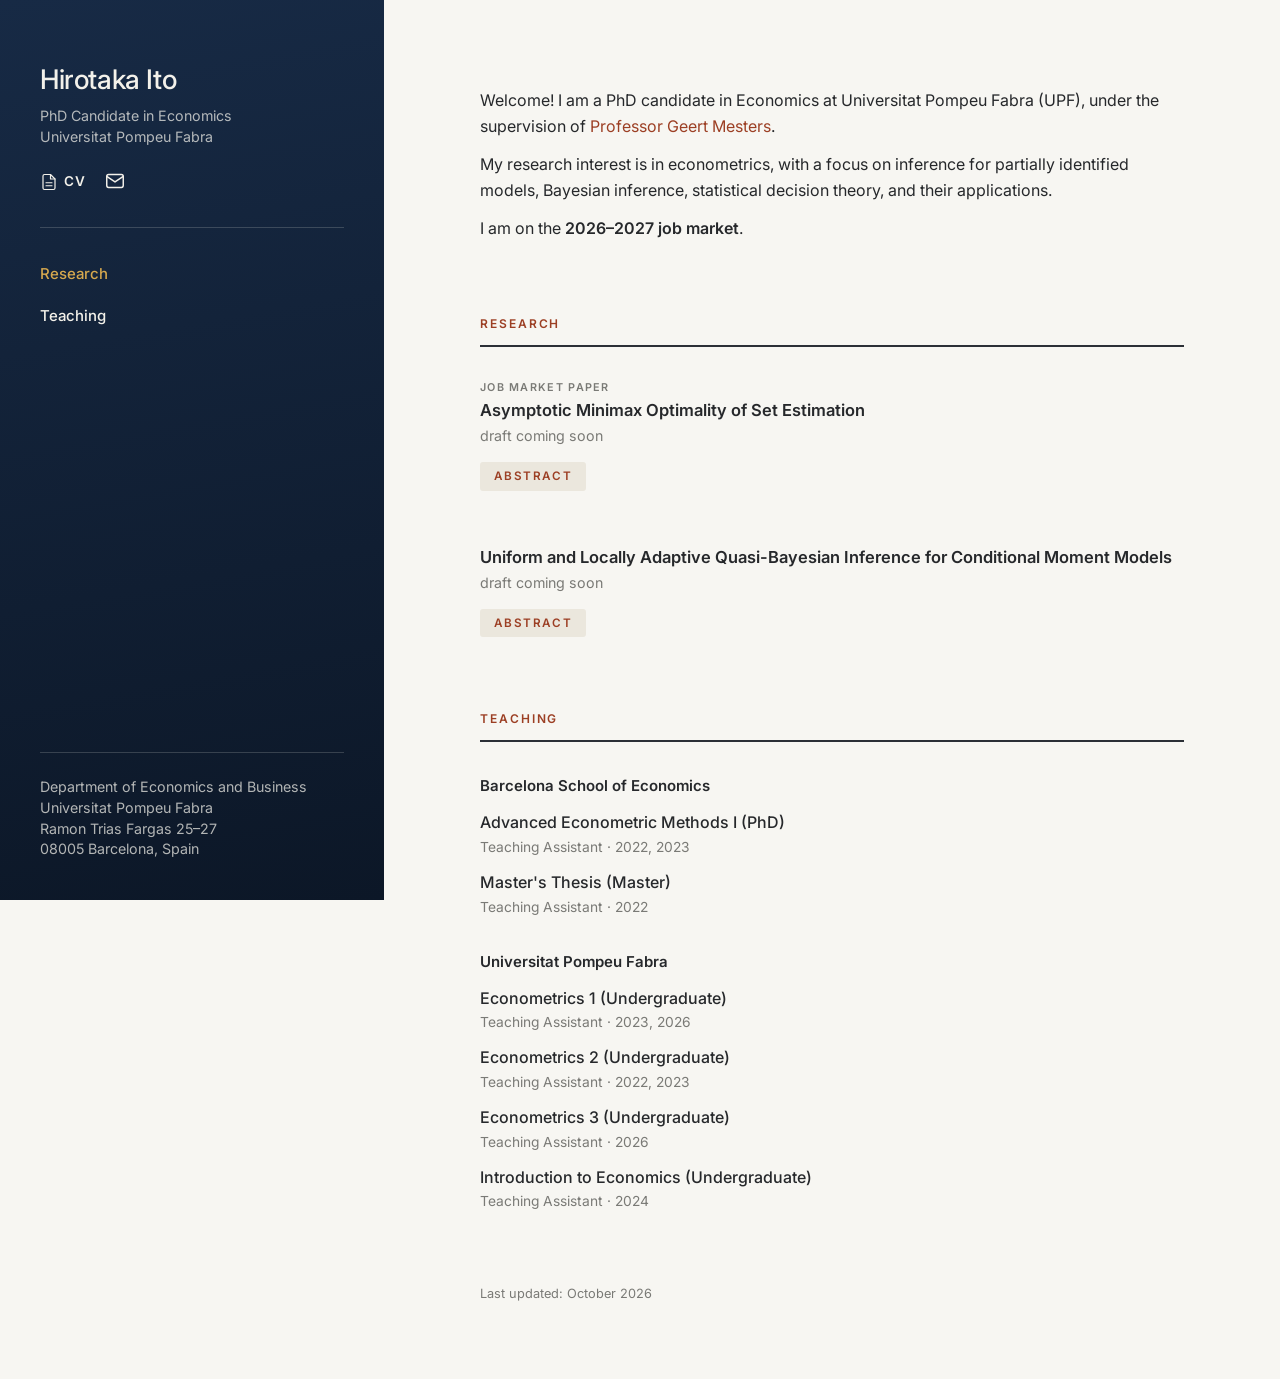
==== index.html @ 577de95e "Update index.html" ====
<!DOCTYPE html>
<html lang="en">
<head>
  <meta charset="UTF-8">
  <meta name="viewport" content="width=device-width, initial-scale=1">
  <title>Hirotaka Ito · Economics</title>
  <meta name="description" content="Hirotaka Ito, Economics PhD candidate at Universitat Pompeu Fabra. Job market paper, research, and teaching.">

  <!-- Inter font (falls back to system fonts if unavailable) -->
  <link rel="preconnect" href="https://fonts.googleapis.com">
  <link rel="preconnect" href="https://fonts.gstatic.com" crossorigin>
  <link href="https://fonts.googleapis.com/css2?family=Inter:wght@400;500;600&display=swap" rel="stylesheet">

  <!-- Change ?v=11 to ?v=12 etc. whenever you update style.css, so browsers load the new version -->
  <link rel="stylesheet" href="style.css?v=11">

  <!-- Marks that JS is on, so abstracts can collapse. Without JS, all abstracts simply show. -->
  <script>document.documentElement.classList.add('js');</script>
</head>
<body>

  <div class="page">

    <!-- ===================== SIDEBAR (navy panel) ===================== -->
    <aside class="sidebar">
      <!-- Profile photo (hidden until you have it). Upload profile.jpg next to index.html, then remove the comment markers.
      <img class="profile-photo" src="profile.jpg" alt="Photo of Hirotaka Ito">
      -->

      <h1 class="profile-name">Hirotaka Ito</h1>
      <p class="profile-role">
        PhD Candidate in Economics<br>
        Universitat Pompeu Fabra
      </p>

      <ul class="profile-links">
        <li>
          <a href="Ito_CV.pdf" class="cv-link">
            <svg viewBox="0 0 24 24" aria-hidden="true"><path d="M14 2H6a2 2 0 0 0-2 2v16a2 2 0 0 0 2 2h12a2 2 0 0 0 2-2V8z"/><path d="M14 2v6h6M8 13h8M8 17h8"/></svg>
            CV
          </a>
        </li>
        <li>
          <a href="mailto:hirotaka.ito@upf.edu" aria-label="Email: hirotaka.ito@upf.edu" title="hirotaka.ito@upf.edu">
            <svg viewBox="0 0 24 24" aria-hidden="true"><rect x="3" y="5" width="18" height="14" rx="2"/><path d="m3 7 9 6 9-6"/></svg>
          </a>
        </li>
      </ul>

      <nav class="side-nav" aria-label="Sections">
        <a href="#research">Research</a>
        <a href="#teaching">Teaching</a>
      </nav>

      <address class="sidebar-address">
        Department of Economics and Business<br>
        Universitat Pompeu Fabra<br>
        Ramon Trias Fargas 25–27<br>
        08005 Barcelona, Spain
      </address>
    </aside>

    <!-- ===================== MAIN CONTENT ===================== -->
    <main class="content">

      <!-- Intro -->
      <section id="about" class="intro">
        <p>
          Welcome! I am a PhD candidate in Economics at Universitat Pompeu Fabra (UPF), under the
          supervision of
          <!-- Replace # below with Professor Mesters' web address, keeping the quotation marks,
               e.g. href="https://www.example.com/" -->
          <a href="https://www.geertmesters.com">Professor Geert Mesters</a>.
        </p>
        <p>
          My research interest is in econometrics, with a focus on inference for partially
          identified models, Bayesian inference, statistical decision theory, and their applications.
        </p>
        <p>I am on the <strong>2026–2027 job market</strong>.</p>
      </section>

      <!-- Research: job market paper first (highlighted), then working papers -->
      <section id="research">
        <h2 class="section-label">Research</h2>

        <article class="paper jmp-paper">
          <p class="paper-label">Job market paper</p>
          <h3 class="paper-title">Asymptotic Minimax Optimality of Set Estimation</h3>
          <p class="paper-meta">draft coming soon</p>

          <div class="paper-links">
            <button class="chip abstract-toggle" aria-controls="abs-jmp" aria-expanded="false">Abstract</button>
            <!-- When the draft is ready, delete "draft coming soon" above and remove the comment markers here:
            <a class="chip" href="Ito_JMP.pdf">PDF</a>
            -->
          </div>
          <div class="abstract collapsible" id="abs-jmp">
            <p>
              Parameters of interest are often expressed as transformations of partially identified
              raw parameters. In such settings, the identified set of the targeted objects can be
              non-convex and there are no theoretical results on how well one can learn it from data.
              This paper fills part of this gap by studying the asymptotic efficiency of set estimation
              for a general class of identified sets. I first derive the asymptotic minimax efficiency
              bound for set estimators under risk functions based on the Hausdorff metric. A key
              ingredient in the analysis is a limit experiment framework tailored to the local structure
              of the identified set. I then show that a set estimator based on a criterion function is
              efficient under mild conditions. The analysis requires deriving the limiting distribution
              of the set estimator in the Hausdorff metric, which I obtain without globally
              characterizing the identified set via its support functions. Based on the limiting
              distribution, I propose a bootstrap-based confidence set. I illustrate my framework with
              an application to optimal taxation with behavioral agents.
            </p>
          </div>
        </article>

        <article class="paper">
          <h3 class="paper-title">Uniform and Locally Adaptive Quasi-Bayesian Inference for Conditional Moment Models</h3>
          <p class="paper-meta">draft coming soon</p>

          <div class="paper-links">
            <button class="chip abstract-toggle" aria-controls="abs-wp1" aria-expanded="false">Abstract</button>
          </div>
          <div class="abstract collapsible" id="abs-wp1">
            <p>
              This paper proposes a quasi-Bayesian method to construct confidence bands for a
              nonparametric function in conditional moment models. Importantly, we allow the true
              function to possess inhomogeneous smoothness over its domain, reflecting the locally
              varying complexity of the function of interest. Our confidence bands are constructed
              from quasi-Bayes posteriors with sieve GMM criterion functions and spike-and-slab priors.
              We show that the quasi-Bayes posteriors contract to the true function in the supremum
              norm at a rate that adapts to the unknown local smoothness. Based on this result, we
              derive a nonparametric Bernstein–von Mises-type result for the quasi-Bayes posteriors,
              in which the well-known covariance mismatch is avoided through the use of GMM criterion
              functions. The resulting confidence bands are shown to achieve exact asymptotic coverage,
              while their widths, measured in the supremum norm, shrink at a nearly locally adaptive rate.
            </p>
          </div>
        </article>

        <!-- Hidden for now. Remove the comment markers to show it again.
        <article class="paper">
          <h3 class="paper-title">Debiased Bayesian Inference for Partially Identified Models</h3>
        </article>
        -->
      </section>

      <!-- Teaching -->
      <section id="teaching">
        <h2 class="section-label">Teaching</h2>

        <h3 class="teaching-institution">Barcelona School of Economics</h3>
        <ul class="teaching-list">
          <li>
            <span class="course">Advanced Econometric Methods I (PhD)</span>
            <span class="course-detail">Teaching Assistant · 2022, 2023</span>
          </li>
          <li>
            <span class="course">Master's Thesis (Master)</span>
            <span class="course-detail">Teaching Assistant · 2022</span>
          </li>
        </ul>

        <h3 class="teaching-institution">Universitat Pompeu Fabra</h3>
        <ul class="teaching-list">
          <li>
            <span class="course">Econometrics 1 (Undergraduate)</span>
            <span class="course-detail">Teaching Assistant · 2023, 2026</span>
          </li>
          <li>
            <span class="course">Econometrics 2 (Undergraduate)</span>
            <span class="course-detail">Teaching Assistant · 2022, 2023</span>
          </li>
          <li>
            <span class="course">Econometrics 3 (Undergraduate)</span>
            <span class="course-detail">Teaching Assistant · 2026</span>
          </li>
          <li>
            <span class="course">Introduction to Economics (Undergraduate)</span>
            <span class="course-detail">Teaching Assistant · 2024</span>
          </li>
        </ul>
      </section>

      <footer class="site-footer">
        <p>Last updated: October 2026</p>
      </footer>

    </main>
  </div>

  <script>
    // Open/close abstracts
    document.querySelectorAll('.abstract-toggle').forEach(function (btn) {
      btn.addEventListener('click', function () {
        var abs = document.getElementById(btn.getAttribute('aria-controls'));
        var open = abs.classList.toggle('open');
        btn.setAttribute('aria-expanded', open);
      });
    });

    // Highlight the sidebar menu item for the section currently on screen
    var navLinks = document.querySelectorAll('.side-nav a');
    var sections = Array.prototype.map.call(navLinks, function (a) {
      return document.querySelector(a.getAttribute('href'));
    });
    function updateNav() {
      var current = 0;
      sections.forEach(function (s, i) {
        if (s && s.getBoundingClientRect().top < window.innerHeight * 0.4) current = i;
      });
      if (window.innerHeight + window.scrollY >= document.body.scrollHeight - 2) current = sections.length - 1;
      navLinks.forEach(function (a, i) { a.classList.toggle('active', i === current); });
    }
    window.addEventListener('scroll', updateNav, { passive: true });
    window.addEventListener('resize', updateNav);
    updateNav();
  </script>

</body>
</html>
---- style.css ----
/* =========================================================
   Academic site: navy sidebar + off-white serif content
   ========================================================= */

:root {
  /* Content area */
  --bg: #f7f6f2;            /* soft off-white paper */
  --text: #26282b;
  --muted: #7a7a76;
  --rule: #2b2f36;          /* line under section labels */
  --accent: #9c3f24;        /* muted brick: section labels, "Abstract" */

  /* Sidebar */
  --navy-top: #172a45;
  --navy-bottom: #0c1727;
  --side-text: #f3f1ea;
  --side-muted: rgba(243, 241, 234, 0.72);
  --side-line: rgba(243, 241, 234, 0.18);
  --gold: #d6a84e;          /* active menu item and sidebar hovers */

  --font: 'Inter', -apple-system, BlinkMacSystemFont, system-ui, 'Segoe UI', Roboto, 'Helvetica Neue', Arial, sans-serif;

  --sidebar-width: 30%;     /* sidebar : content = 30 : 70 on laptops and PCs */
  --content-width: 54.6667rem;   /* max width of the text column */
}

/* ---------- Base ---------- */

*,
*::before,
*::after {
  box-sizing: border-box;
}

html {
  font-size: 15px;          /* base size; everything on the page is measured from this */
  -webkit-text-size-adjust: 100%;
  scroll-behavior: smooth;
}

body {
  margin: 0;
  background: var(--bg);
  color: var(--text);
  font-family: var(--font);
  font-size: 1.0667rem;
  line-height: 1.6;
  -webkit-font-smoothing: antialiased;
  -moz-osx-font-smoothing: grayscale;
}

p {
  margin: 0 0 0.8em;
}

strong {
  font-weight: 600;
}

a {
  color: var(--accent);
  text-decoration: none;
  transition: color 0.15s ease;
}

a:hover {
  text-decoration: underline;
  text-underline-offset: 0.2rem;
}

a:focus-visible,
button:focus-visible {
  outline: 2px solid var(--accent);
  outline-offset: 2px;
  border-radius: 2px;
}

/* ---------- Layout ---------- */

.page {
  display: grid;
  grid-template-columns: var(--sidebar-width) minmax(0, 1fr);
  min-height: 100vh;
}

/* ---------- Sidebar ---------- */

.sidebar {
  position: sticky;
  top: 0;
  align-self: start;
  height: 100vh;
  overflow-y: auto;
  display: flex;
  flex-direction: column;
  padding: 4.2667rem 2.6667rem 2.6667rem;
  background: linear-gradient(170deg, var(--navy-top) 0%, var(--navy-bottom) 100%);
  color: var(--side-text);
}

.sidebar a:focus-visible {
  outline-color: var(--gold);
}

.profile-photo {
  display: block;
  width: 100%;
  max-width: 17.3333rem;
  aspect-ratio: 5 / 6;
  object-fit: cover;
  border-radius: 0.9333rem;
  margin-bottom: 1.8667rem;
}

.profile-name {
  font-size: 1.8rem;          
  letter-spacing: -0.015em;
  font-weight: 500;
  line-height: 1.2;
  margin: 0 0 0.6667rem;
}

.profile-role {
  color: var(--side-muted);
  font-size: 0.95rem;
  line-height: 1.45;
  margin: 0 0 1.4667rem;
}

/* CV and email icons */
.profile-links {
  display: flex;
  align-items: center;
  gap: 1.2rem;
  list-style: none;
  padding: 0 0 1.8667rem;
  margin: 0 0 1.8667rem;
  border-bottom: 1px solid var(--side-line);
}

.profile-links a {
  display: inline-flex;
  align-items: center;
  gap: 0.4rem;
  color: var(--side-text);
  font-size: 0.9rem;
  font-weight: 600;
  letter-spacing: 0.06em;
}

.profile-links a:hover {
  color: var(--gold);
  text-decoration: none;
}

.profile-links svg {
  width: 1.4667rem;
  height: 1.4667rem;
  fill: none;
  stroke: currentColor;
  stroke-width: 1.6;
  stroke-linecap: round;
  stroke-linejoin: round;
}

.profile-links .cv-link svg {
  width: 1.2rem;
  height: 1.2rem;
}

/* Section menu */
.side-nav a {
  display: block;
  padding: 0.4rem 0;
  margin-bottom: 0.4rem;
  color: var(--side-text);
  font-size: 1rem;
  font-weight: 500;
}

.side-nav a:hover {
  color: var(--gold);
  text-decoration: none;
}

.side-nav a.active {
  color: var(--gold);
}

/* University address, pinned to the bottom of the sidebar */
.sidebar-address {
  margin-top: auto;
  padding-top: 1.6rem;
  border-top: 1px solid var(--side-line);
  color: var(--side-muted);
  font-size: 0.95rem;   /* same as "PhD Candidate in Economics" */
  font-style: normal;   /* browsers italicize addresses by default */
  line-height: 1.45;
}

.side-nav {
  margin-bottom: 2.6667rem;
}

/* ---------- Main content ---------- */

.content {
  width: 100%;
  max-width: calc(var(--content-width) + 12.8rem);
  margin: 0 auto;           /* centers the text column in the white area */
  padding: 5.8667rem 6.4rem 4.2667rem;
}

.intro {
  margin-bottom: 4.8rem;
}

.content section {
  margin-bottom: 4.8rem;
}

.section-label {
  font-size: 0.8rem;
  font-weight: 600;
  letter-spacing: 0.16em;
  text-transform: uppercase;
  color: var(--accent);
  padding-bottom: 0.8rem;
  margin: 0 0 2.1333rem;
  border-bottom: 2px solid var(--rule);
}

/* ---------- Papers ---------- */

.paper {
  margin-bottom: 2.9333rem;
}

.paper:last-child {
  margin-bottom: 0;
}

.paper-label {
  font-size: 0.72rem;
  font-weight: 600;
  letter-spacing: 0.12em;
  text-transform: uppercase;
  color: var(--muted);
  margin: 0 0 0.2667rem;
}

.paper-title {
  font-size: 1.1rem;
  font-weight: 600;
  line-height: 1.3;
  margin: 0 0 0.2667rem;
}

.jmp-paper {
  margin-bottom: 3.7333rem;
}


.paper-meta {
  color: var(--muted);
  font-size: 0.95rem;
  margin: 0 0 0.9333rem;
}

/* Row of boxed links under each paper: Abstract, PDF, Slides, ... */
.paper-links {
  display: flex;
  flex-wrap: wrap;
  gap: 0.6667rem;
}

.chip {
  display: inline-flex;
  align-items: center;
  padding: 0.4rem 0.9333rem;
  border: 0;
  border-radius: 0.2rem;
  background: #ebe7dd;
  cursor: pointer;
  font-family: var(--font);
  font-size: 0.78rem;
  font-weight: 600;
  letter-spacing: 0.12em;
  line-height: 1.4;
  text-transform: uppercase;
  color: var(--accent);
  transition: background-color 0.15s ease;
}

.chip:hover,
.chip[aria-expanded="true"] {
  background: #dfd9cb;
  text-decoration: none;
}

.abstract {
  margin-top: 0.9333rem;
  padding-left: 1.2rem;
  border-left: 2px solid #e2ded3;
  font-size: 0.97rem;
}

.abstract p {
  margin: 0;
}

/* Collapsible abstracts: hidden only when JS is running, so they never get lost */
.js .abstract.collapsible {
  display: none;
}

.js .abstract.collapsible.open {
  display: block;
}

/* ---------- Teaching ---------- */

.teaching-institution {
  font-size: 1rem;
  font-weight: 600;
  margin: 0 0 0.8rem;
}

.teaching-list {
  list-style: none;
  padding: 0;
  margin: 0 0 2.1333rem;
}

.teaching-list:last-child {
  margin-bottom: 0;
}

.teaching-list li {
  margin-bottom: 0.8rem;
}

.course {
  display: block;
  font-weight: 500;
}

.course-detail {
  display: block;
  color: var(--muted);
  font-size: 0.92rem;
}

/* ---------- Footer ---------- */

.site-footer {
  color: var(--muted);
  font-size: 0.85rem;
}

/* =========================================================
   Large desktop screens: scale the whole page up in proportion,
   so it looks like the laptop view, only bigger
   ========================================================= */
@media (min-width: 1441px) {
  html {
    font-size: min(1.0417vw, 21px);   /* 15px at 1440px wide, grows with the screen, capped */
  }
}

/* =========================================================
   Responsive
   ========================================================= */

/* Smaller laptops / iPad landscape */
@media (max-width: 1100px) {
  .sidebar {
    padding: 3.2rem 2rem 2.1333rem;
  }

  .content {
    padding: 4.8rem 3.7333rem 3.7333rem;
  }
}

/* iPad portrait and phones: navy block on top, content below */
@media (max-width: 860px) {
  .page {
    grid-template-columns: minmax(0, 1fr);
  }

  .sidebar {
    position: static;
    height: auto;
    overflow: visible;
    padding: 2.9333rem 1.8667rem 2.1333rem;
  }

  .profile-photo {
    max-width: 10.6667rem;
  }

  .profile-links {
    padding-bottom: 1.6rem;
    margin-bottom: 1.3333rem;
  }

  /* Section menu becomes a wrapping row of links */
  .side-nav {
    display: flex;
    flex-wrap: wrap;
    gap: 0.2667rem 1.8667rem;
  }

  .side-nav a {
    padding: 0.2667rem 0;
    margin: 0;
    font-size: 1.05rem;
  }

  .side-nav {
    margin-bottom: 1.6rem;
  }

  .sidebar-address {
    margin-top: 0;
    padding-top: 1.3333rem;
  }

  .content {
    max-width: 48rem;
    margin: 0 auto;
    padding: 3.2rem 1.8667rem 3.2rem;
  }
}

/* iPhone */
@media (max-width: 480px) {
  body {
    font-size: 1rem;
  }

  .sidebar {
    padding: 2.4rem 1.3333rem 1.8667rem;
  }

  .profile-name {
    font-size: 1.6rem;
  }

  .content {
    padding: 2.6667rem 1.3333rem 2.6667rem;
  }

  .content section,
  .intro {
    margin-bottom: 3.7333rem;
  }
}

/* Respect users who prefer less motion */
@media (prefers-reduced-motion: reduce) {
  html {
    scroll-behavior: auto;
  }

  a,
  .chip {
    transition: none;
  }
}
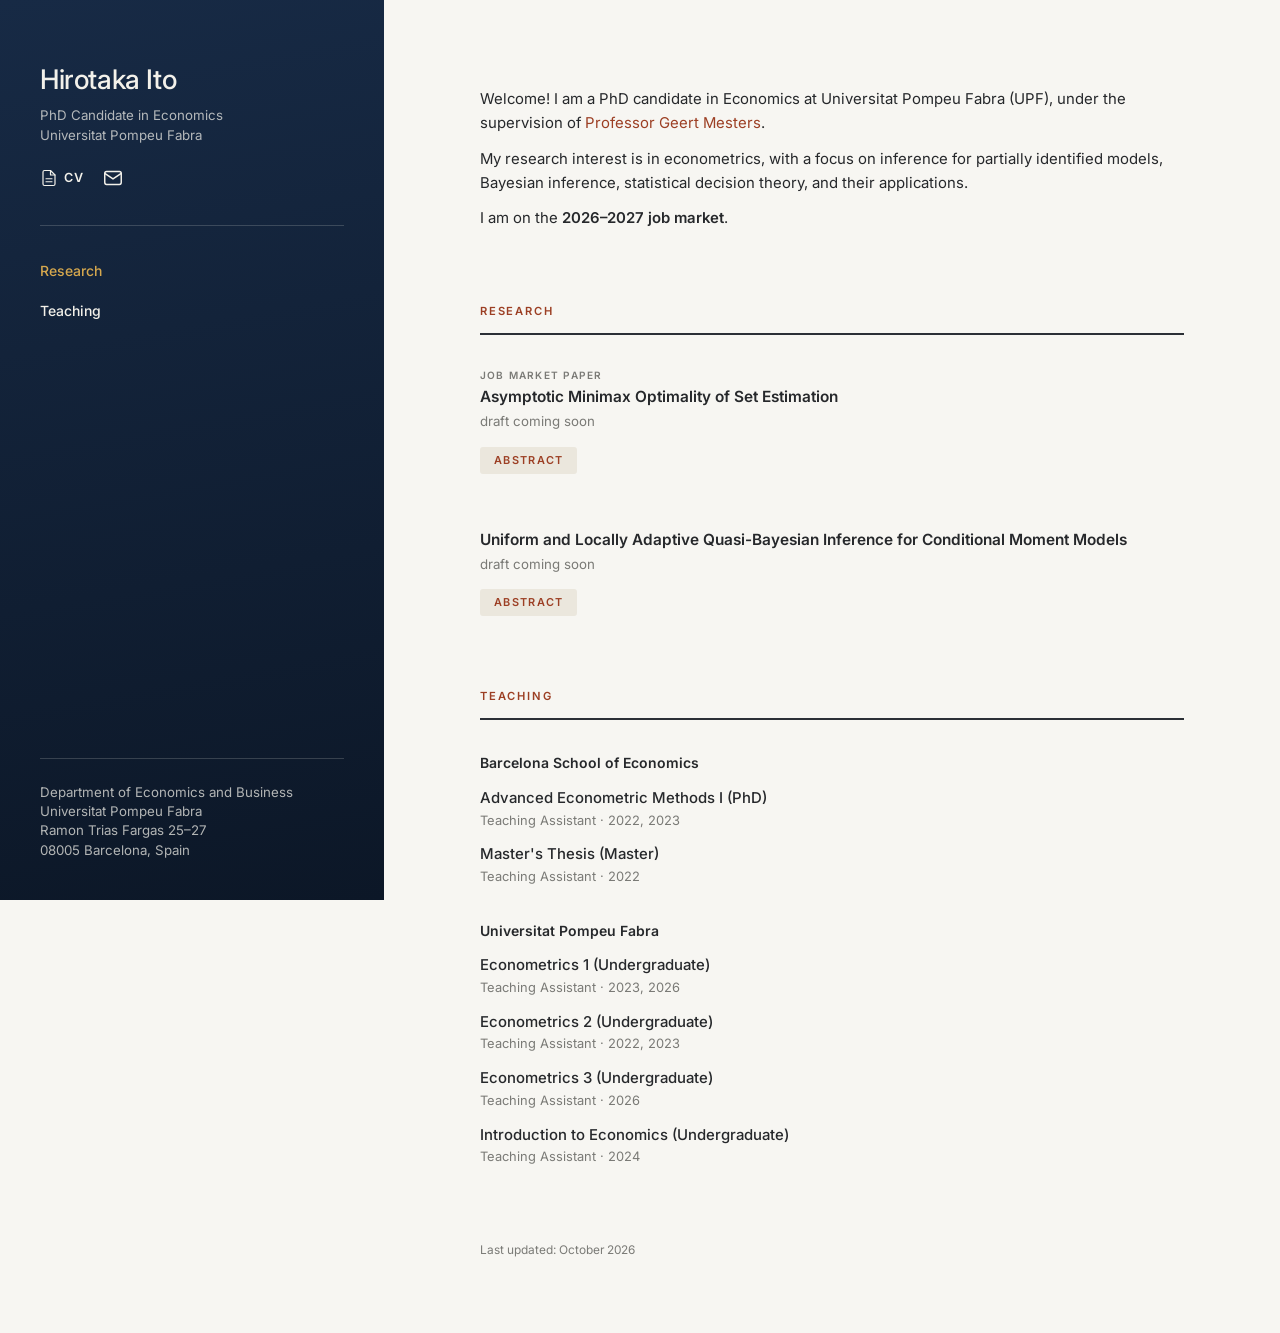
==== commit b4e1910e: "Update index.html" ====
--- a/index.html
+++ b/index.html
@@ -11,8 +11,8 @@
   <link rel="preconnect" href="https://fonts.gstatic.com" crossorigin>
   <link href="https://fonts.googleapis.com/css2?family=Inter:wght@400;500;600&display=swap" rel="stylesheet">
 
-  <!-- Change ?v=11 to ?v=12 etc. whenever you update style.css, so browsers load the new version -->
-  <link rel="stylesheet" href="style.css?v=11">
+  <!-- Change ?v=12 to ?v=13 etc. whenever you update style.css, so browsers load the new version -->
+  <link rel="stylesheet" href="style.css?v=12">
 
   <!-- Marks that JS is on, so abstracts can collapse. Without JS, all abstracts simply show. -->
   <script>document.documentElement.classList.add('js');</script>
--- a/style.css
+++ b/style.css
@@ -43,7 +43,7 @@
   background: var(--bg);
   color: var(--text);
   font-family: var(--font);
-  font-size: 1.0667rem;
+  font-size: 0.9956rem;
   line-height: 1.6;
   -webkit-font-smoothing: antialiased;
   -moz-osx-font-smoothing: grayscale;
@@ -122,7 +122,7 @@
 
 .profile-role {
   color: var(--side-muted);
-  font-size: 0.95rem;
+  font-size: 0.8867rem;
   line-height: 1.45;
   margin: 0 0 1.4667rem;
 }
@@ -143,7 +143,7 @@
   align-items: center;
   gap: 0.4rem;
   color: var(--side-text);
-  font-size: 0.9rem;
+  font-size: 0.84rem;
   font-weight: 600;
   letter-spacing: 0.06em;
 }
@@ -174,7 +174,7 @@
   padding: 0.4rem 0;
   margin-bottom: 0.4rem;
   color: var(--side-text);
-  font-size: 1rem;
+  font-size: 0.9333rem;
   font-weight: 500;
 }
 
@@ -193,7 +193,7 @@
   padding-top: 1.6rem;
   border-top: 1px solid var(--side-line);
   color: var(--side-muted);
-  font-size: 0.95rem;   /* same as "PhD Candidate in Economics" */
+  font-size: 0.8867rem;   /* same as "PhD Candidate in Economics" */
   font-style: normal;   /* browsers italicize addresses by default */
   line-height: 1.45;
 }
@@ -220,7 +220,7 @@
 }
 
 .section-label {
-  font-size: 0.8rem;
+  font-size: 0.7467rem;
   font-weight: 600;
   letter-spacing: 0.16em;
   text-transform: uppercase;
@@ -241,7 +241,7 @@
 }
 
 .paper-label {
-  font-size: 0.72rem;
+  font-size: 0.672rem;
   font-weight: 600;
   letter-spacing: 0.12em;
   text-transform: uppercase;
@@ -250,7 +250,7 @@
 }
 
 .paper-title {
-  font-size: 1.1rem;
+  font-size: 1.0267rem;
   font-weight: 600;
   line-height: 1.3;
   margin: 0 0 0.2667rem;
@@ -263,7 +263,7 @@
 
 .paper-meta {
   color: var(--muted);
-  font-size: 0.95rem;
+  font-size: 0.8867rem;
   margin: 0 0 0.9333rem;
 }
 
@@ -283,7 +283,7 @@
   background: #ebe7dd;
   cursor: pointer;
   font-family: var(--font);
-  font-size: 0.78rem;
+  font-size: 0.728rem;
   font-weight: 600;
   letter-spacing: 0.12em;
   line-height: 1.4;
@@ -302,7 +302,7 @@
   margin-top: 0.9333rem;
   padding-left: 1.2rem;
   border-left: 2px solid #e2ded3;
-  font-size: 0.97rem;
+  font-size: 0.9053rem;
 }
 
 .abstract p {
@@ -321,7 +321,7 @@
 /* ---------- Teaching ---------- */
 
 .teaching-institution {
-  font-size: 1rem;
+  font-size: 0.9333rem;
   font-weight: 600;
   margin: 0 0 0.8rem;
 }
@@ -348,14 +348,14 @@
 .course-detail {
   display: block;
   color: var(--muted);
-  font-size: 0.92rem;
+  font-size: 0.8587rem;
 }
 
 /* ---------- Footer ---------- */
 
 .site-footer {
   color: var(--muted);
-  font-size: 0.85rem;
+  font-size: 0.7933rem;
 }
 
 /* =========================================================
@@ -415,7 +415,7 @@
   .side-nav a {
     padding: 0.2667rem 0;
     margin: 0;
-    font-size: 1.05rem;
+    font-size: 0.98rem;
   }
 
   .side-nav {
@@ -437,7 +437,7 @@
 /* iPhone */
 @media (max-width: 480px) {
   body {
-    font-size: 1rem;
+    font-size: 0.9333rem;
   }
 
   .sidebar {
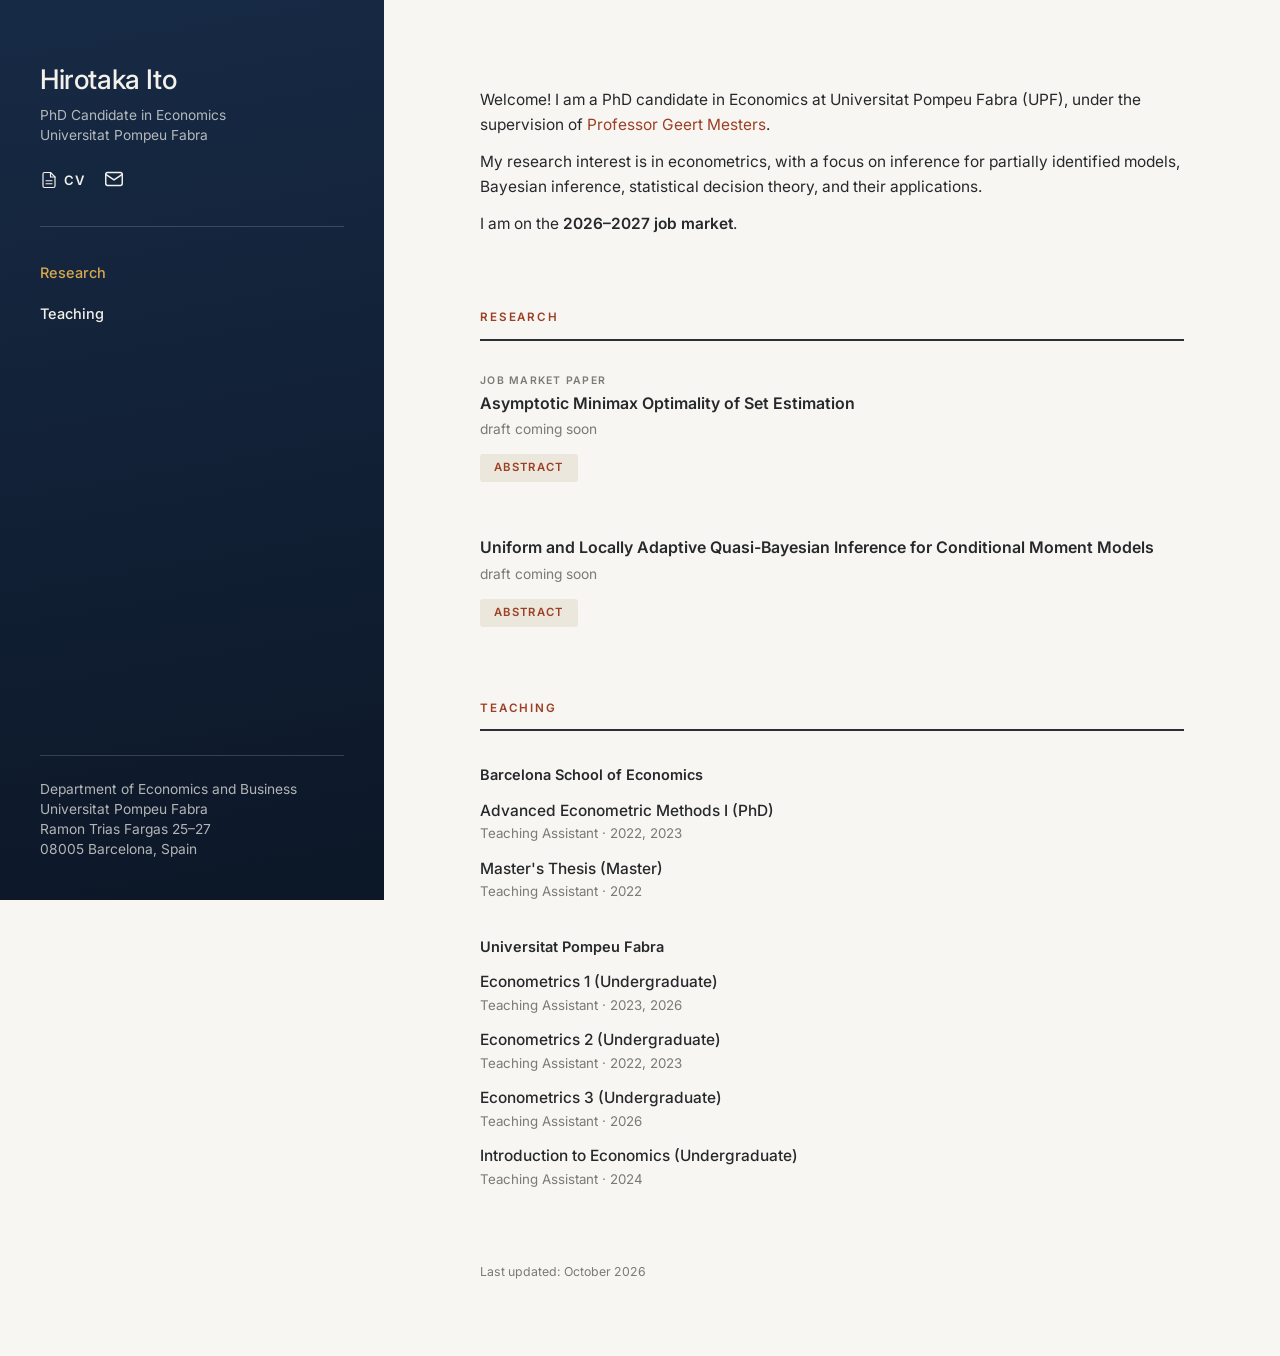
==== commit 95b7405f: "Update index.html" ====
--- a/index.html
+++ b/index.html
@@ -11,8 +11,8 @@
   <link rel="preconnect" href="https://fonts.gstatic.com" crossorigin>
   <link href="https://fonts.googleapis.com/css2?family=Inter:wght@400;500;600&display=swap" rel="stylesheet">
 
-  <!-- Change ?v=12 to ?v=13 etc. whenever you update style.css, so browsers load the new version -->
-  <link rel="stylesheet" href="style.css?v=12">
+  <!-- Change ?v=13 to ?v=14 etc. whenever you update style.css, so browsers load the new version -->
+  <link rel="stylesheet" href="style.css?v=13">
 
   <!-- Marks that JS is on, so abstracts can collapse. Without JS, all abstracts simply show. -->
   <script>document.documentElement.classList.add('js');</script>
@@ -70,7 +70,7 @@
           supervision of
           <!-- Replace # below with Professor Mesters' web address, keeping the quotation marks,
                e.g. href="https://www.example.com/" -->
-          <a href="https://www.geertmesters.com">Professor Geert Mesters</a>.
+          <a href="#">Professor Geert Mesters</a>.
         </p>
         <p>
           My research interest is in econometrics, with a focus on inference for partially
--- a/style.css
+++ b/style.css
@@ -43,7 +43,7 @@
   background: var(--bg);
   color: var(--text);
   font-family: var(--font);
-  font-size: 0.9956rem;
+  font-size: 1.0311rem;
   line-height: 1.6;
   -webkit-font-smoothing: antialiased;
   -moz-osx-font-smoothing: grayscale;
@@ -122,7 +122,7 @@
 
 .profile-role {
   color: var(--side-muted);
-  font-size: 0.8867rem;
+  font-size: 0.9183rem;
   line-height: 1.45;
   margin: 0 0 1.4667rem;
 }
@@ -143,7 +143,7 @@
   align-items: center;
   gap: 0.4rem;
   color: var(--side-text);
-  font-size: 0.84rem;
+  font-size: 0.87rem;
   font-weight: 600;
   letter-spacing: 0.06em;
 }
@@ -174,7 +174,7 @@
   padding: 0.4rem 0;
   margin-bottom: 0.4rem;
   color: var(--side-text);
-  font-size: 0.9333rem;
+  font-size: 0.9667rem;
   font-weight: 500;
 }
 
@@ -193,7 +193,7 @@
   padding-top: 1.6rem;
   border-top: 1px solid var(--side-line);
   color: var(--side-muted);
-  font-size: 0.8867rem;   /* same as "PhD Candidate in Economics" */
+  font-size: 0.9183rem;   /* same as "PhD Candidate in Economics" */
   font-style: normal;   /* browsers italicize addresses by default */
   line-height: 1.45;
 }
@@ -220,7 +220,7 @@
 }
 
 .section-label {
-  font-size: 0.7467rem;
+  font-size: 0.7733rem;
   font-weight: 600;
   letter-spacing: 0.16em;
   text-transform: uppercase;
@@ -241,7 +241,7 @@
 }
 
 .paper-label {
-  font-size: 0.672rem;
+  font-size: 0.696rem;
   font-weight: 600;
   letter-spacing: 0.12em;
   text-transform: uppercase;
@@ -250,7 +250,7 @@
 }
 
 .paper-title {
-  font-size: 1.0267rem;
+  font-size: 1.0633rem;
   font-weight: 600;
   line-height: 1.3;
   margin: 0 0 0.2667rem;
@@ -263,7 +263,7 @@
 
 .paper-meta {
   color: var(--muted);
-  font-size: 0.8867rem;
+  font-size: 0.9183rem;
   margin: 0 0 0.9333rem;
 }
 
@@ -283,7 +283,7 @@
   background: #ebe7dd;
   cursor: pointer;
   font-family: var(--font);
-  font-size: 0.728rem;
+  font-size: 0.754rem;
   font-weight: 600;
   letter-spacing: 0.12em;
   line-height: 1.4;
@@ -302,7 +302,7 @@
   margin-top: 0.9333rem;
   padding-left: 1.2rem;
   border-left: 2px solid #e2ded3;
-  font-size: 0.9053rem;
+  font-size: 0.9377rem;
 }
 
 .abstract p {
@@ -321,7 +321,7 @@
 /* ---------- Teaching ---------- */
 
 .teaching-institution {
-  font-size: 0.9333rem;
+  font-size: 0.9667rem;
   font-weight: 600;
   margin: 0 0 0.8rem;
 }
@@ -348,14 +348,14 @@
 .course-detail {
   display: block;
   color: var(--muted);
-  font-size: 0.8587rem;
+  font-size: 0.8893rem;
 }
 
 /* ---------- Footer ---------- */
 
 .site-footer {
   color: var(--muted);
-  font-size: 0.7933rem;
+  font-size: 0.8217rem;
 }
 
 /* =========================================================
@@ -415,7 +415,7 @@
   .side-nav a {
     padding: 0.2667rem 0;
     margin: 0;
-    font-size: 0.98rem;
+    font-size: 1.015rem;
   }
 
   .side-nav {
@@ -437,7 +437,7 @@
 /* iPhone */
 @media (max-width: 480px) {
   body {
-    font-size: 0.9333rem;
+    font-size: 0.9667rem;
   }
 
   .sidebar {
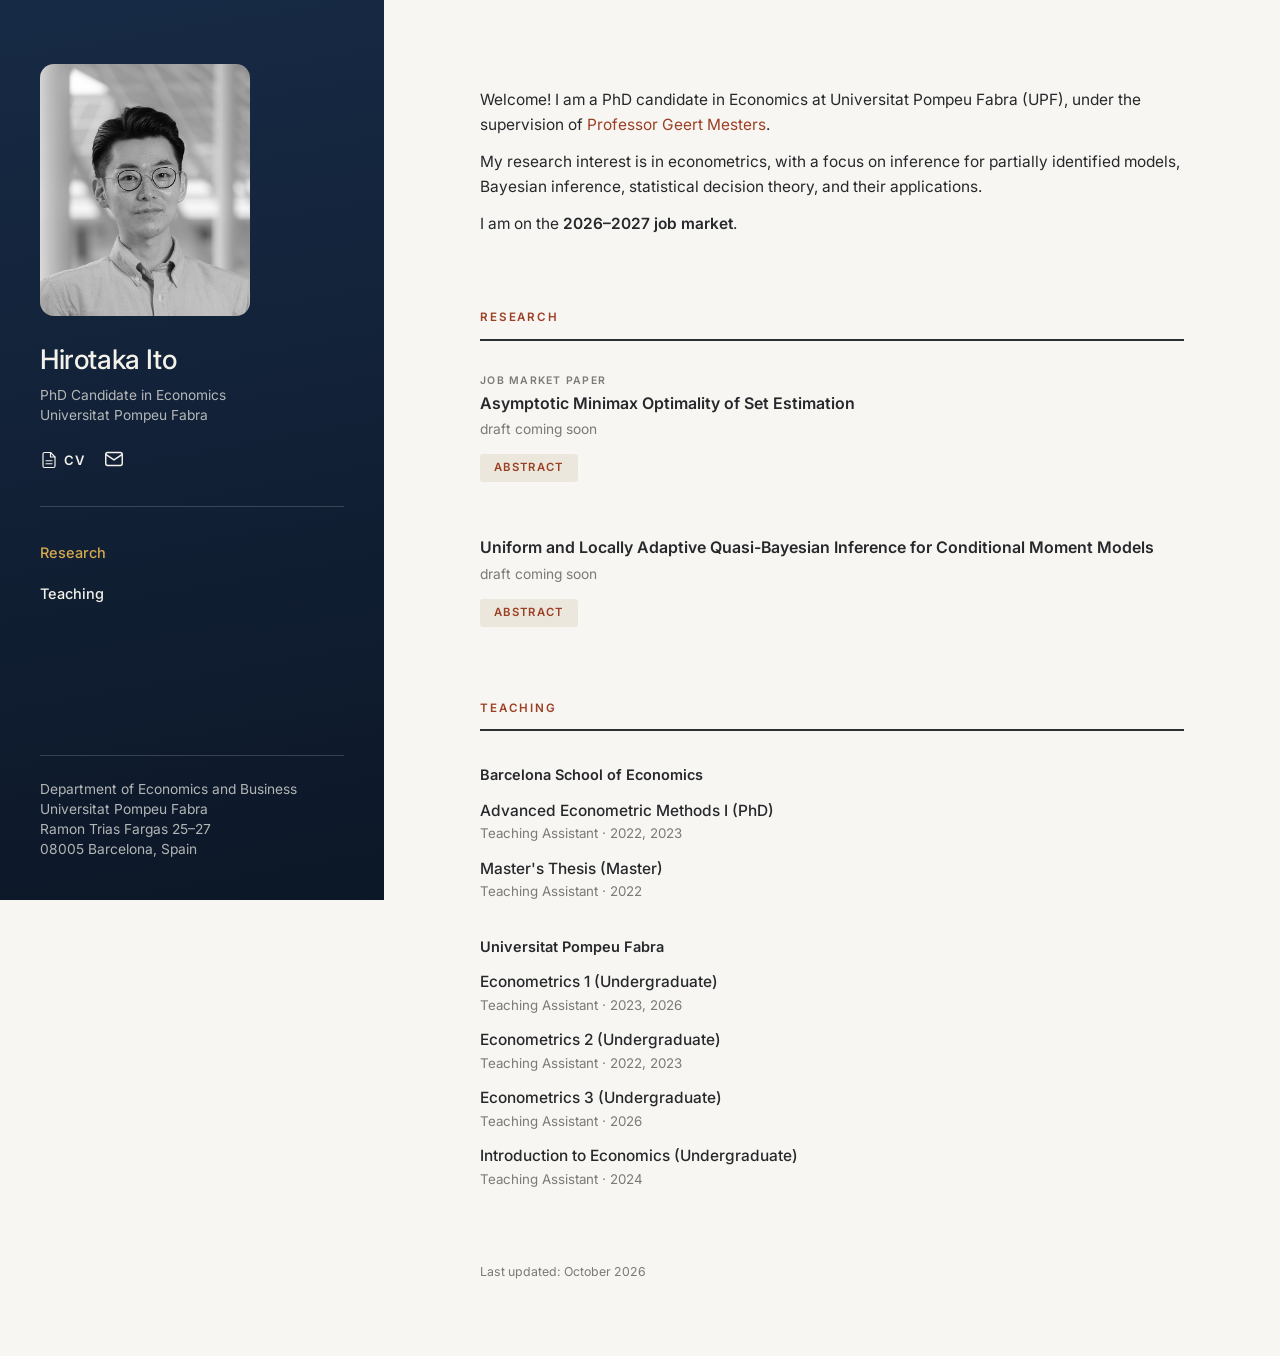
==== commit 9e32a869: "Update index.html" ====
--- a/index.html
+++ b/index.html
@@ -23,9 +23,9 @@
 
     <!-- ===================== SIDEBAR (navy panel) ===================== -->
     <aside class="sidebar">
-      <!-- Profile photo (hidden until you have it). Upload profile.jpg next to index.html, then remove the comment markers.
+      
       <img class="profile-photo" src="profile.jpg" alt="Photo of Hirotaka Ito">
-      -->
+      
 
       <h1 class="profile-name">Hirotaka Ito</h1>
       <p class="profile-role">
--- a/style.css
+++ b/style.css
@@ -105,7 +105,7 @@
 .profile-photo {
   display: block;
   width: 100%;
-  max-width: 17.3333rem;
+  max-width: 14rem;          /* photo width on laptops (PCs scale it up) */
   aspect-ratio: 5 / 6;
   object-fit: cover;
   border-radius: 0.9333rem;
@@ -397,7 +397,7 @@
   }
 
   .profile-photo {
-    max-width: 10.6667rem;
+    max-width: 9.3333rem;     /* photo width on phones and iPads in portrait */
   }
 
   .profile-links {
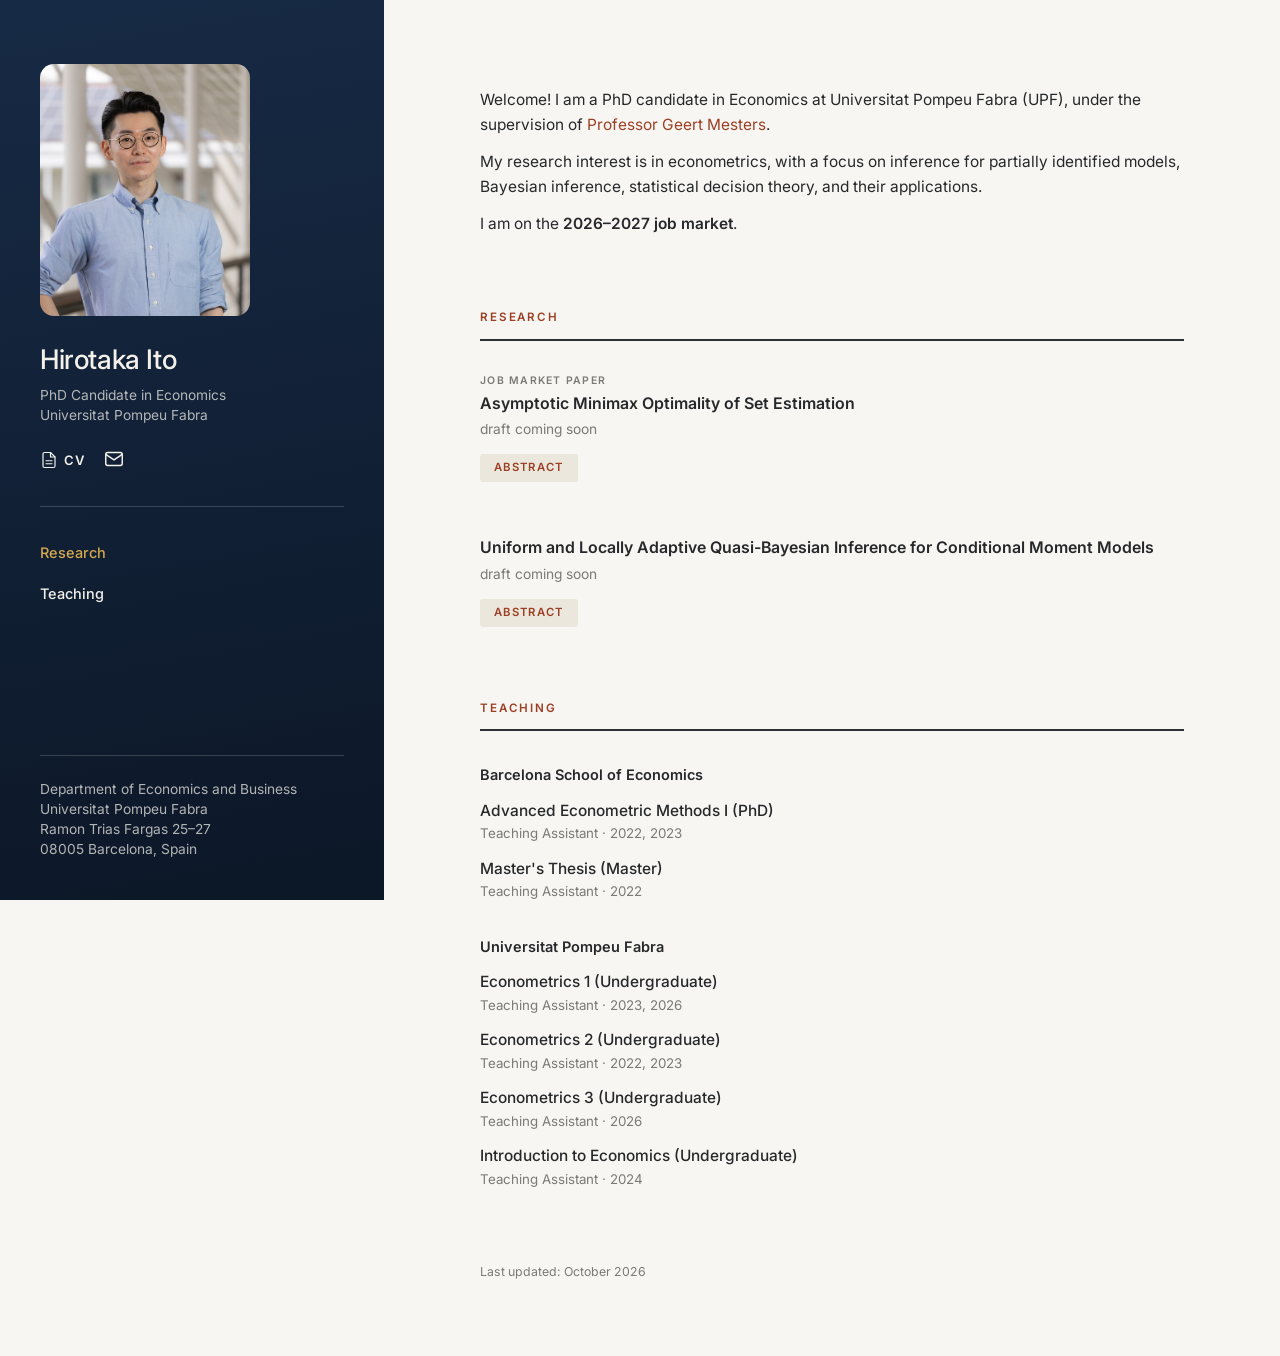
==== commit b602aabb: "Update index.html" ====
--- a/index.html
+++ b/index.html
@@ -70,7 +70,7 @@
           supervision of
           <!-- Replace # below with Professor Mesters' web address, keeping the quotation marks,
                e.g. href="https://www.example.com/" -->
-          <a href="#">Professor Geert Mesters</a>.
+          <a href="https://www.geertmesters.com">Professor Geert Mesters</a>.
         </p>
         <p>
           My research interest is in econometrics, with a focus on inference for partially
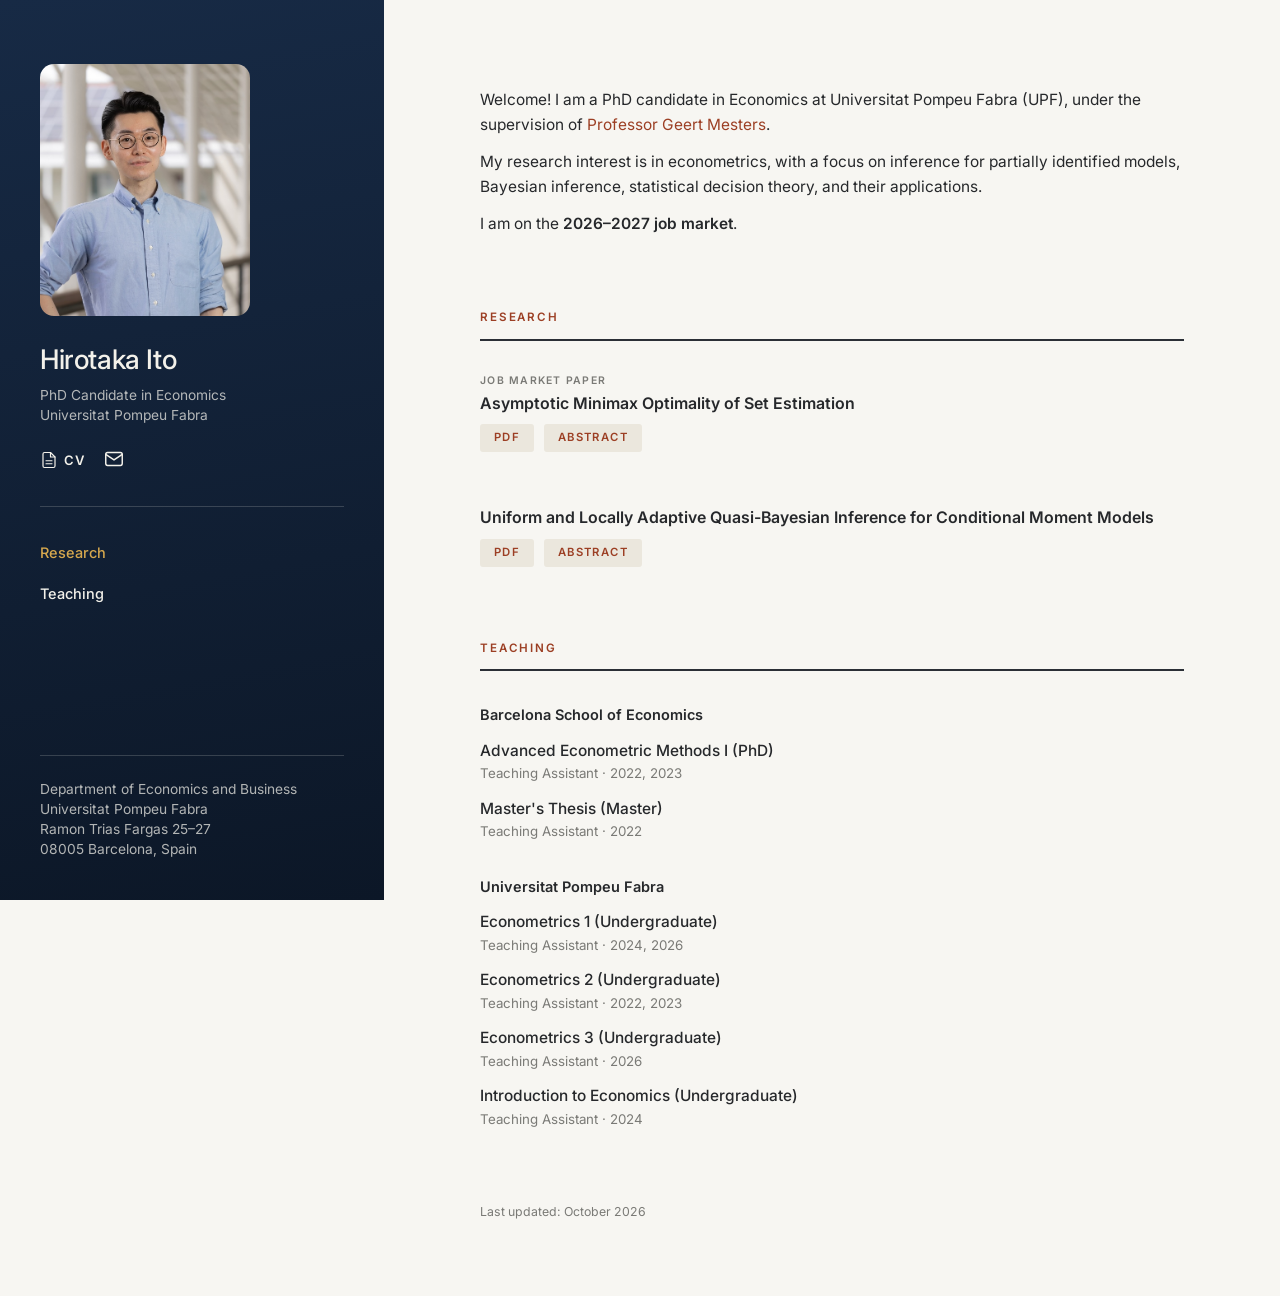
==== commit f1dc82e7: "Add files via upload" ====
--- a/index.html
+++ b/index.html
@@ -11,8 +11,8 @@
   <link rel="preconnect" href="https://fonts.gstatic.com" crossorigin>
   <link href="https://fonts.googleapis.com/css2?family=Inter:wght@400;500;600&display=swap" rel="stylesheet">
 
-  <!-- Change ?v=13 to ?v=14 etc. whenever you update style.css, so browsers load the new version -->
-  <link rel="stylesheet" href="style.css?v=13">
+  <!-- Change ?v=14 to ?v=15 etc. whenever you update style.css, so browsers load the new version -->
+  <link rel="stylesheet" href="style.css?v=14">
 
   <!-- Marks that JS is on, so abstracts can collapse. Without JS, all abstracts simply show. -->
   <script>document.documentElement.classList.add('js');</script>
@@ -23,9 +23,8 @@
 
     <!-- ===================== SIDEBAR (navy panel) ===================== -->
     <aside class="sidebar">
-      
-      <img class="profile-photo" src="profile.jpg" alt="Photo of Hirotaka Ito">
-      
+      <!-- Profile photo: shows profile.jpg from the repository. If that file is missing, the photo simply hides itself. -->
+      <img class="profile-photo" src="profile.jpg" alt="Photo of Hirotaka Ito" onerror="this.remove()">
 
       <h1 class="profile-name">Hirotaka Ito</h1>
       <p class="profile-role">
@@ -68,8 +67,6 @@
         <p>
           Welcome! I am a PhD candidate in Economics at Universitat Pompeu Fabra (UPF), under the
           supervision of
-          <!-- Replace # below with Professor Mesters' web address, keeping the quotation marks,
-               e.g. href="https://www.example.com/" -->
           <a href="https://www.geertmesters.com">Professor Geert Mesters</a>.
         </p>
         <p>
@@ -86,13 +83,10 @@
         <article class="paper jmp-paper">
           <p class="paper-label">Job market paper</p>
           <h3 class="paper-title">Asymptotic Minimax Optimality of Set Estimation</h3>
-          <p class="paper-meta">draft coming soon</p>
 
           <div class="paper-links">
+            <a class="chip" href="Ito_JMP.pdf">PDF</a>
             <button class="chip abstract-toggle" aria-controls="abs-jmp" aria-expanded="false">Abstract</button>
-            <!-- When the draft is ready, delete "draft coming soon" above and remove the comment markers here:
-            <a class="chip" href="Ito_JMP.pdf">PDF</a>
-            -->
           </div>
           <div class="abstract collapsible" id="abs-jmp">
             <p>
@@ -115,9 +109,9 @@
 
         <article class="paper">
           <h3 class="paper-title">Uniform and Locally Adaptive Quasi-Bayesian Inference for Conditional Moment Models</h3>
-          <p class="paper-meta">draft coming soon</p>
 
           <div class="paper-links">
+            <a class="chip" href="Ito_QuasiBayes.pdf">PDF</a>
             <button class="chip abstract-toggle" aria-controls="abs-wp1" aria-expanded="false">Abstract</button>
           </div>
           <div class="abstract collapsible" id="abs-wp1">
@@ -164,7 +158,7 @@
         <ul class="teaching-list">
           <li>
             <span class="course">Econometrics 1 (Undergraduate)</span>
-            <span class="course-detail">Teaching Assistant · 2023, 2026</span>
+            <span class="course-detail">Teaching Assistant · 2024, 2026</span>
           </li>
           <li>
             <span class="course">Econometrics 2 (Undergraduate)</span>
--- a/style.css
+++ b/style.css
@@ -272,6 +272,7 @@
   display: flex;
   flex-wrap: wrap;
   gap: 0.6667rem;
+  margin-top: 0.6667rem;   /* space between the title and the PDF / Abstract buttons */
 }
 
 .chip {
